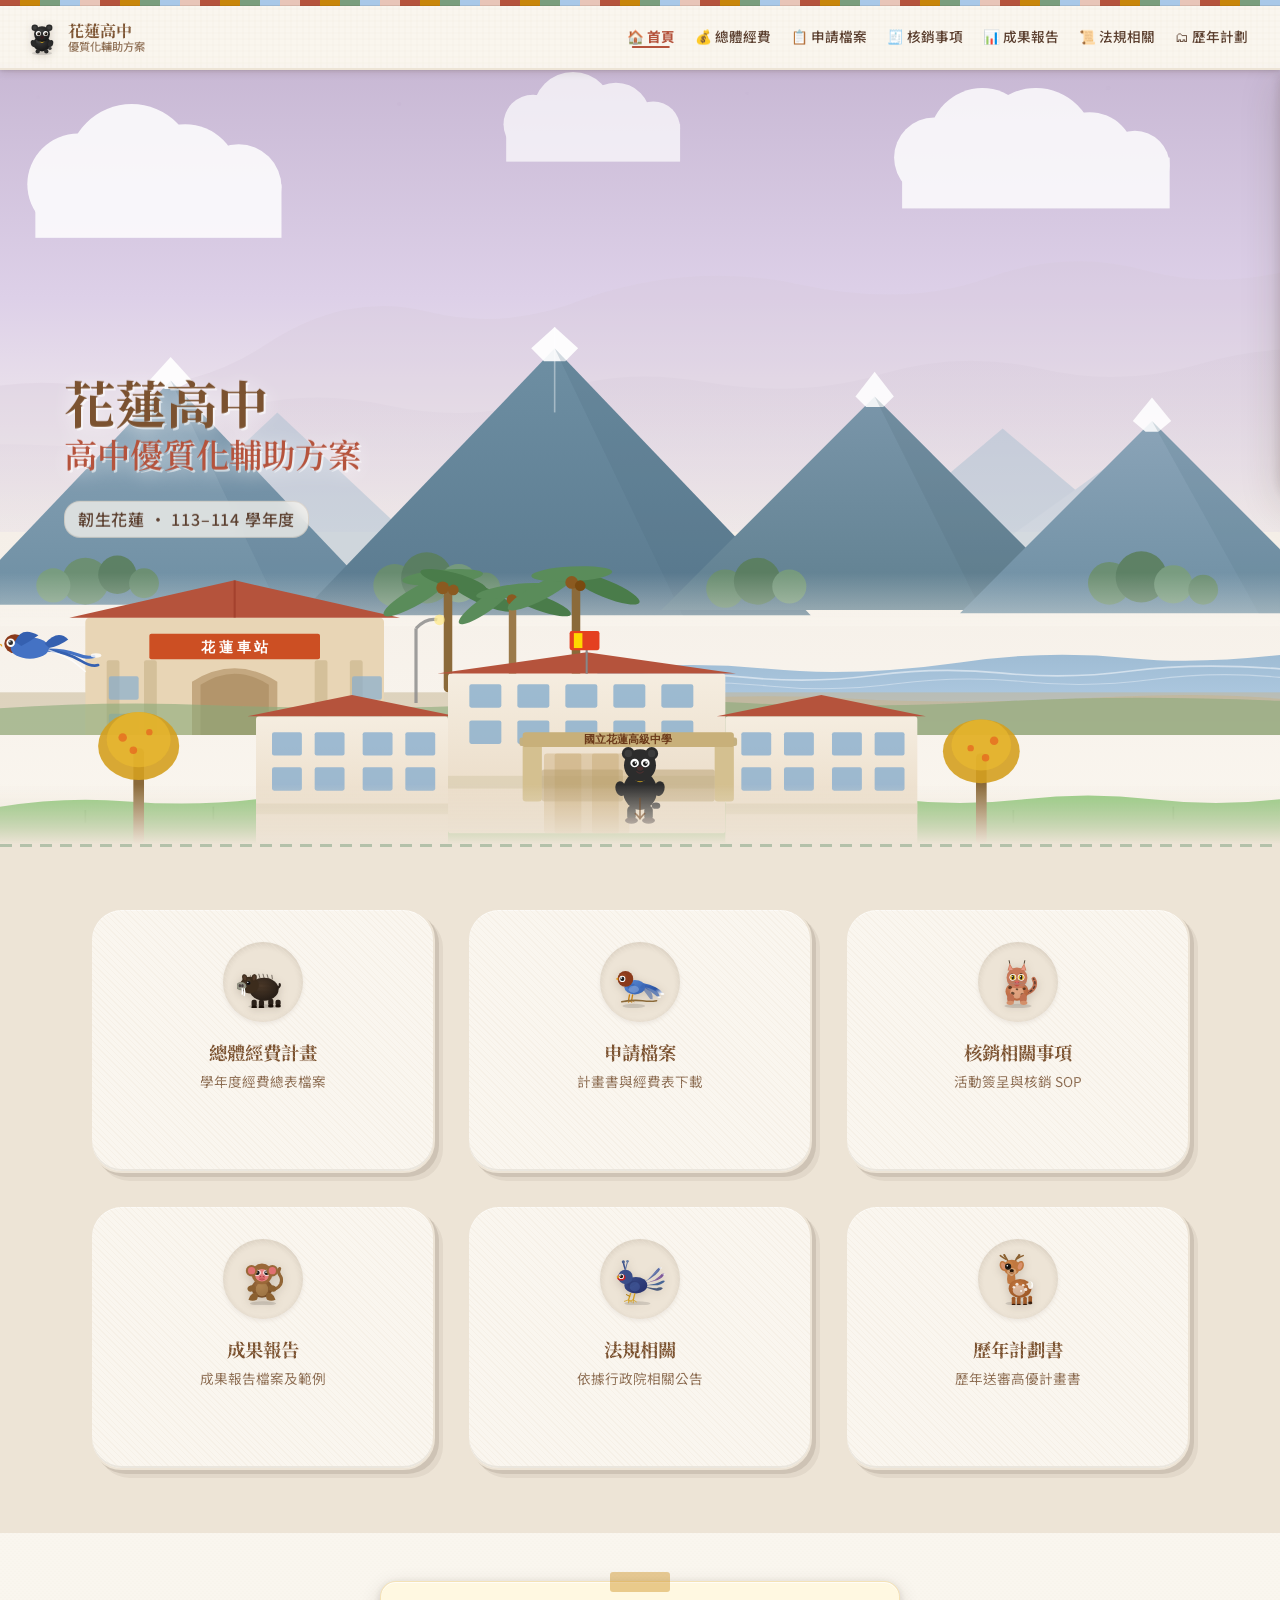
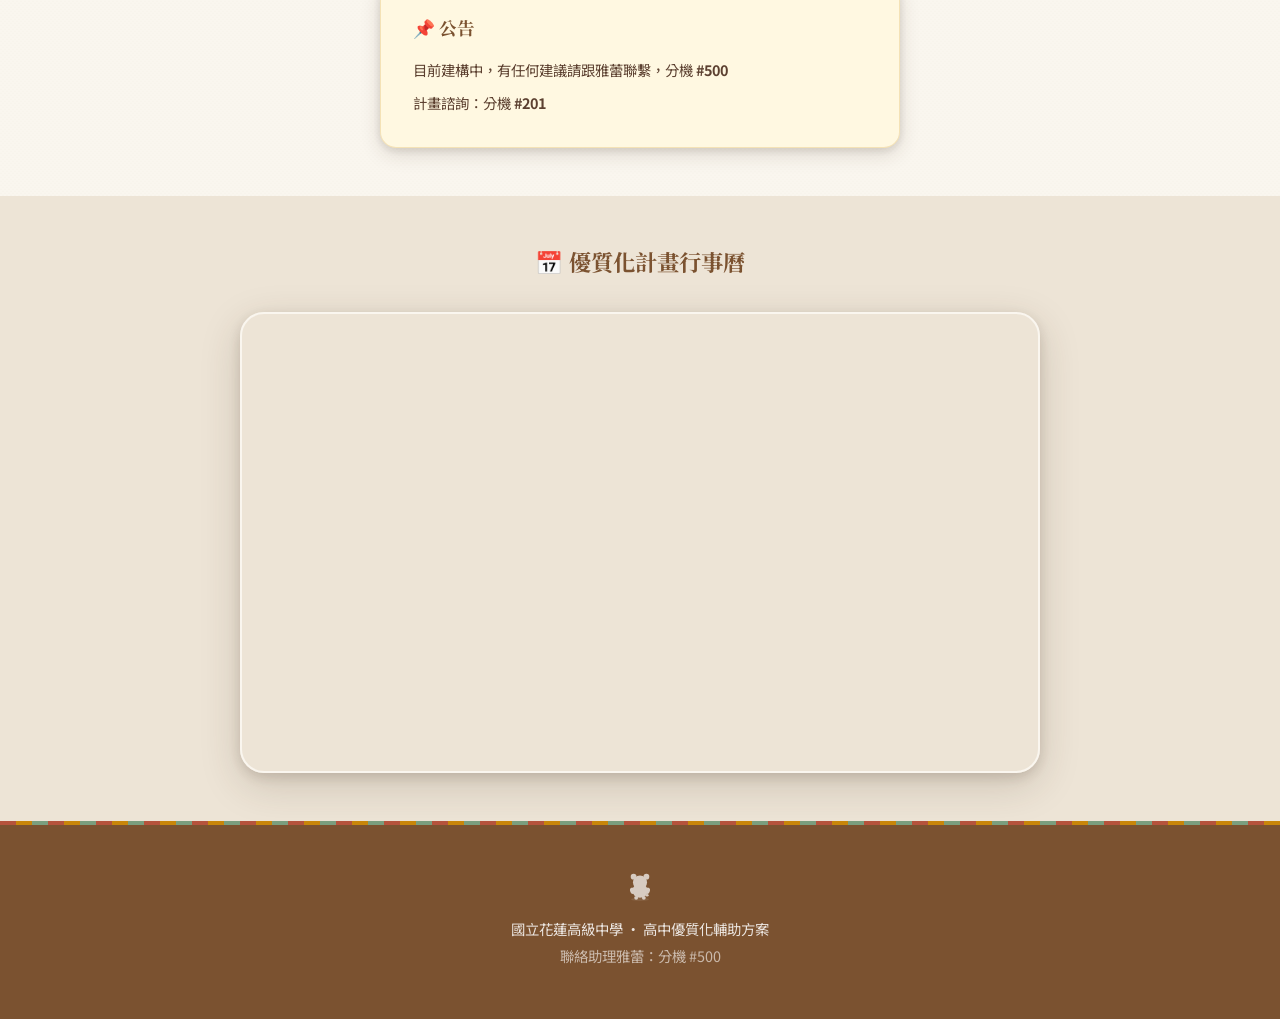
==== index.html @ 8386fdf7 "Init: 花蓮高中優質化計畫網站 v1.0 毛線勾針編織＋羊毛氈＋黏土模型 Q版微縮花蓮城市風格 - 首頁：4層 SVG 視差場景（太魯閣/車站/七星潭/校舍） - 7種花蓮特有動物 icon（黑熊" ====
<!DOCTYPE html>
<html lang="zh-TW">
<head>
  <meta charset="UTF-8">
  <meta name="viewport" content="width=device-width, initial-scale=1.0">
  <title>花蓮高中 高中優質化輔助方案</title>
  <meta name="description" content="國立花蓮高級中學高中優質化輔助方案｜經費申請、核銷流程、成果報告">
  <link rel="preconnect" href="https://fonts.googleapis.com">
  <link href="https://fonts.googleapis.com/css2?family=Noto+Sans+TC:wght@400;500;700&family=Noto+Serif+TC:wght@600;700&display=swap" rel="stylesheet">
  <link rel="stylesheet" href="assets/css/main.css">
  <link rel="stylesheet" href="assets/css/scene.css">
  <link rel="stylesheet" href="assets/css/animations.css">
</head>
<body>

  <!-- SVG 濾鏡定義 -->
  <svg width="0" height="0" style="position:absolute;overflow:hidden;" aria-hidden="true">
    <defs>
      <filter id="wool-texture" x="0%" y="0%" width="100%" height="100%">
        <feTurbulence type="fractalNoise" baseFrequency="0.65" numOctaves="3" stitchTiles="stitch" result="noise"/>
        <feColorMatrix type="saturate" values="0" in="noise" result="grayNoise"/>
        <feBlend in="SourceGraphic" in2="grayNoise" mode="multiply" result="blend"/>
        <feComposite in="blend" in2="SourceGraphic" operator="in"/>
      </filter>
      <filter id="felt-bump" x="-5%" y="-5%" width="110%" height="110%">
        <feTurbulence type="turbulence" baseFrequency="0.02" numOctaves="4" result="noise"/>
        <feDisplacementMap in="SourceGraphic" in2="noise" scale="3" xChannelSelector="R" yChannelSelector="G"/>
      </filter>
    </defs>
  </svg>

  <!-- 頂部毛線裝飾條 -->
  <div class="yarn-decoration" role="presentation" aria-hidden="true"></div>

  <!-- 導覽列 -->
  <nav class="top-nav" role="navigation" aria-label="主要導覽">
    <a href="index.html" class="nav-logo">
      <img src="assets/svg/icon-bear.svg" alt="" class="nav-icon" width="36" height="36">
      <div class="nav-title">
        <span class="nav-title-main">花蓮高中</span>
        <span class="nav-title-sub">優質化輔助方案</span>
      </div>
    </a>
    <button class="nav-toggle" aria-label="開啟選單" aria-expanded="false" aria-controls="nav-drawer">
      <span class="hamburger"></span>
    </button>
    <ul class="nav-links" id="nav-links">
      <li><a href="index.html" class="nav-link">🏠 首頁</a></li>
      <li><a href="budget.html" class="nav-link">💰 總體經費</a></li>
      <li><a href="forms.html" class="nav-link">📋 申請檔案</a></li>
      <li><a href="voucher.html" class="nav-link">🧾 核銷事項</a></li>
      <li><a href="report.html" class="nav-link">📊 成果報告</a></li>
      <li><a href="laws.html" class="nav-link">📜 法規相關</a></li>
      <li><a href="archive.html" class="nav-link">🗂 歷年計劃</a></li>
    </ul>
  </nav>

  <!-- Mobile Drawer -->
  <div class="nav-drawer" id="nav-drawer" aria-hidden="true">
    <ul>
      <li><a href="index.html">🏠 首頁</a></li>
      <li><a href="budget.html">💰 總體經費計畫</a></li>
      <li><a href="forms.html">📋 申請檔案</a></li>
      <li><a href="voucher.html">🧾 核銷相關事項</a></li>
      <li><a href="report.html">📊 成果報告</a></li>
      <li><a href="laws.html">📜 法規相關</a></li>
      <li><a href="archive.html">🗂 歷年計劃書</a></li>
    </ul>
  </div>
  <div class="nav-overlay" id="nav-overlay"></div>

  <!-- Hero 場景 -->
  <section class="miniature-scene" aria-label="花蓮微縮場景">
    <div class="scene-wrapper">
      <div class="scene-layer layer-sky">
        <img src="assets/svg/scene-sky.svg" alt="" role="presentation">
      </div>
      <div class="scene-layer layer-mountain">
        <img src="assets/svg/scene-mountain.svg" alt="太魯閣山景">
      </div>
      <div class="scene-layer layer-mid">
        <img src="assets/svg/scene-mid.svg" alt="花蓮車站與七星潭">
      </div>
      <div class="scene-layer layer-near">
        <img src="assets/svg/scene-school.svg" alt="花蓮高中校舍">
      </div>
    </div>
    <div class="scene-title">
      <h1>花蓮高中<br><span>高中優質化輔助方案</span></h1>
      <p>韌生花蓮 ・ 113–114 學年度</p>
    </div>
    <div class="scroll-hint" aria-hidden="true">
      <span>↓</span>
    </div>
  </section>

  <!-- 功能卡片區 -->
  <section class="cards-section" aria-label="功能選單">
    <div class="cards-container">
      <a href="budget.html" class="func-card" aria-label="總體經費計畫">
        <div class="card-icon"><img src="assets/svg/icon-boar.svg" alt="野豬" width="64" height="64"></div>
        <h2 class="card-title">總體經費計畫</h2>
        <p class="card-desc">學年度經費總表檔案</p>
        <span class="card-arrow">→</span>
      </a>
      <a href="forms.html" class="func-card" aria-label="申請檔案">
        <div class="card-icon"><img src="assets/svg/icon-blue-magpie.svg" alt="台灣藍鵲" width="64" height="64"></div>
        <h2 class="card-title">申請檔案</h2>
        <p class="card-desc">計畫書與經費表下載</p>
        <span class="card-arrow">→</span>
      </a>
      <a href="voucher.html" class="func-card" aria-label="核銷相關事項">
        <div class="card-icon"><img src="assets/svg/icon-leopard-cat.svg" alt="石虎" width="64" height="64"></div>
        <h2 class="card-title">核銷相關事項</h2>
        <p class="card-desc">活動簽呈與核銷 SOP</p>
        <span class="card-arrow">→</span>
      </a>
      <a href="report.html" class="func-card" aria-label="成果報告">
        <div class="card-icon"><img src="assets/svg/icon-macaque.svg" alt="台灣獼猴" width="64" height="64"></div>
        <h2 class="card-title">成果報告</h2>
        <p class="card-desc">成果報告檔案及範例</p>
        <span class="card-arrow">→</span>
      </a>
      <a href="laws.html" class="func-card" aria-label="法規相關">
        <div class="card-icon"><img src="assets/svg/icon-pheasant.svg" alt="帝雉" width="64" height="64"></div>
        <h2 class="card-title">法規相關</h2>
        <p class="card-desc">依據行政院相關公告</p>
        <span class="card-arrow">→</span>
      </a>
      <a href="archive.html" class="func-card" aria-label="歷年計劃書">
        <div class="card-icon"><img src="assets/svg/icon-deer.svg" alt="梅花鹿" width="64" height="64"></div>
        <h2 class="card-title">歷年計劃書</h2>
        <p class="card-desc">歷年送審高優計畫書</p>
        <span class="card-arrow">→</span>
      </a>
    </div>
  </section>

  <!-- 公告區 -->
  <section class="notice-section" aria-label="最新公告">
    <div class="content-container">
      <div class="notice-sticky">
        <div class="notice-tape"></div>
        <h3 class="notice-title">📌 公告</h3>
        <p>目前建構中，有任何建議請跟雅蕾聯繫，分機 <strong>#500</strong></p>
        <p>計畫諮詢：分機 <strong>#201</strong></p>
      </div>
    </div>
  </section>

  <!-- Google Calendar -->
  <section class="calendar-section" aria-label="行事曆">
    <div class="content-container">
      <h2 class="section-title">📅 優質化計畫行事曆</h2>
      <div class="calendar-wrapper">
        <iframe src="https://calendar.google.com/calendar/embed?height=500&wkst=1&bgcolor=%23FAF6EF&ctz=Asia%2FTaipei&showTitle=0&showNav=1&showDate=1&showPrint=0&showTabs=0&showCalendars=0"
          style="border:0" width="100%" height="450" frameborder="0" scrolling="no"
          title="花蓮高中優質化計畫行事曆">
        </iframe>
      </div>
    </div>
  </section>

  <footer class="site-footer">
    <div class="content-container">
      <img src="assets/svg/icon-bear.svg" alt="" width="32" height="32" class="footer-bear">
      <p>國立花蓮高級中學 ・ 高中優質化輔助方案</p>
      <p class="footer-contact">聯絡助理雅蕾：分機 #500</p>
    </div>
  </footer>

  <script src="assets/js/nav.js"></script>
  <script src="assets/js/scene.js"></script>
</body>
</html>
---- assets/css/main.css ----
/* ============================================
   花蓮高中優質化計畫 — main.css
   毛線勾針 + 羊毛氈 + 黏土模型 風格
   ============================================ */

/* --- Google Fonts --- */
@import url('https://fonts.googleapis.com/css2?family=Noto+Sans+TC:wght@400;500;700&family=Noto+Serif+TC:wght@600;700&display=swap');

/* --- CSS 自訂變數 --- */
:root {
  /* 色彩 */
  --cream: #FAF6EF;
  --cream-dark: #EDE4D6;
  --rust: #B5533C;
  --rust-light: #D4806A;
  --sage: #7A9E7E;
  --sage-light: #A8C5AB;
  --warm-brown: #7B5230;
  --dusty-pink: #E8C5B8;
  --gold: #C8860A;
  --sky: #A8C8E8;
  --white: #FFFFFF;
  --text-dark: #3C2A1A;
  --text-mid: #5C4030;
  --text-light: #8B6B50;
  --shadow-color: rgba(60, 42, 26, 0.15);

  /* 字型 */
  --font-sans: 'Noto Sans TC', 'PingFang TC', 'Microsoft JhengHei', sans-serif;
  --font-serif: 'Noto Serif TC', 'PMingLiU', serif;

  /* 陰影 */
  --shadow-sm: 0 2px 8px var(--shadow-color), 0 1px 3px rgba(60,42,26,0.1);
  --shadow-md: 0 6px 20px var(--shadow-color), 0 2px 8px rgba(60,42,26,0.12);
  --shadow-lg: 0 12px 40px rgba(60,42,26,0.18), 0 4px 12px rgba(60,42,26,0.15);
  --shadow-clay:
    4px 4px 0px rgba(60,42,26,0.12),
    8px 8px 0px rgba(60,42,26,0.06),
    inset 0 1px 0 rgba(255,255,255,0.5),
    inset 0 -2px 0 rgba(60,42,26,0.08);

  /* 動畫 easing */
  --ease-bounce: cubic-bezier(0.34, 1.56, 0.64, 1);
  --ease-soft: cubic-bezier(0.25, 0.46, 0.45, 0.94);
  --ease-spring: cubic-bezier(0.175, 0.885, 0.32, 1.275);

  /* 間距 */
  --space-xs: 0.25rem;
  --space-sm: 0.5rem;
  --space-md: 1rem;
  --space-lg: 1.5rem;
  --space-xl: 2rem;
  --space-2xl: 3rem;
  --space-3xl: 4rem;

  /* 圓角 */
  --radius-sm: 8px;
  --radius-md: 16px;
  --radius-lg: 24px;
  --radius-xl: 32px;
  --radius-blob: 60% 40% 55% 45% / 45% 55% 45% 55%;

  /* 導覽列高度 */
  --nav-height: 64px;
}

/* --- CSS Reset --- */
*, *::before, *::after {
  box-sizing: border-box;
  margin: 0;
  padding: 0;
}

html {
  scroll-behavior: smooth;
  font-size: 16px;
}

body {
  font-family: var(--font-sans);
  color: var(--text-dark);
  background-color: var(--cream);
  /* 布料質感底紋 */
  background-image:
    url("data:image/svg+xml,%3Csvg xmlns='http://www.w3.org/2000/svg' width='4' height='4'%3E%3Crect width='4' height='4' fill='%23FAF6EF'/%3E%3Ccircle cx='1' cy='1' r='0.5' fill='%23EDE4D6' opacity='0.4'/%3E%3Ccircle cx='3' cy='3' r='0.5' fill='%23EDE4D6' opacity='0.4'/%3E%3C/svg%3E");
  min-height: 100vh;
  overflow-x: hidden;
  line-height: 1.6;
}

img, svg {
  max-width: 100%;
  height: auto;
  display: block;
}

a {
  color: inherit;
  text-decoration: none;
}

ul, ol {
  list-style: none;
}

button {
  cursor: pointer;
  border: none;
  background: none;
  font-family: inherit;
}

/* --- 頂部毛線裝飾條 --- */
.yarn-decoration {
  position: fixed;
  top: 0;
  left: 0;
  right: 0;
  height: 6px;
  background: repeating-linear-gradient(
    90deg,
    var(--rust) 0px,
    var(--rust) 20px,
    var(--gold) 20px,
    var(--gold) 40px,
    var(--sage) 40px,
    var(--sage) 60px,
    var(--sky) 60px,
    var(--sky) 80px,
    var(--dusty-pink) 80px,
    var(--dusty-pink) 100px
  );
  background-size: 200px 6px;
  animation: yarn-weave 1.5s linear infinite;
  z-index: 1000;
  border-bottom: 1px solid rgba(60,42,26,0.1);
}

/* --- 導覽列 --- */
.top-nav {
  position: sticky;
  top: 6px;
  left: 0;
  right: 0;
  height: var(--nav-height);
  background: rgba(250, 246, 239, 0.95);
  backdrop-filter: blur(12px);
  -webkit-backdrop-filter: blur(12px);
  border-bottom: 2px solid var(--cream-dark);
  display: flex;
  align-items: center;
  padding: 0 var(--space-lg);
  gap: var(--space-md);
  z-index: 900;
  box-shadow: var(--shadow-sm);
}

/* 背景布紋 */
.top-nav::before {
  content: '';
  position: absolute;
  inset: 0;
  background-image: url("data:image/svg+xml,%3Csvg xmlns='http://www.w3.org/2000/svg' width='6' height='6'%3E%3Cpath d='M0 3 L6 3 M3 0 L3 6' stroke='%23EDE4D6' stroke-width='0.5' opacity='0.5'/%3E%3C/svg%3E");
  pointer-events: none;
}

.nav-logo {
  display: flex;
  align-items: center;
  gap: var(--space-sm);
  text-decoration: none;
  flex-shrink: 0;
}

.nav-icon {
  width: 36px;
  height: 36px;
  filter: drop-shadow(0 2px 4px rgba(60,42,26,0.2));
  transition: transform 0.3s var(--ease-bounce);
}

.nav-logo:hover .nav-icon {
  transform: rotate(-10deg) scale(1.1);
}

.nav-title {
  display: flex;
  flex-direction: column;
  line-height: 1.2;
}

.nav-title-main {
  font-family: var(--font-serif);
  font-size: 1rem;
  font-weight: 700;
  color: var(--warm-brown);
}

.nav-title-sub {
  font-size: 0.7rem;
  color: var(--text-light);
  font-weight: 500;
}

.nav-links {
  display: flex;
  align-items: center;
  gap: var(--space-xs);
  margin-left: auto;
  flex-wrap: nowrap;
}

.nav-link {
  display: inline-flex;
  align-items: center;
  padding: var(--space-xs) var(--space-sm);
  border-radius: var(--radius-md);
  font-size: 0.85rem;
  font-weight: 500;
  color: var(--text-mid);
  white-space: nowrap;
  transition: all 0.2s var(--ease-soft);
  position: relative;
}

.nav-link::after {
  content: '';
  position: absolute;
  bottom: 4px;
  left: 50%;
  transform: translateX(-50%) scaleX(0);
  width: 60%;
  height: 2px;
  background: var(--rust);
  border-radius: 2px;
  transition: transform 0.2s var(--ease-bounce);
}

.nav-link:hover {
  color: var(--rust);
  background: rgba(181, 83, 60, 0.08);
}

.nav-link:hover::after,
.nav-link.active::after {
  transform: translateX(-50%) scaleX(1);
}

.nav-link.active {
  color: var(--rust);
  font-weight: 700;
}

/* --- Hamburger --- */
.nav-toggle {
  display: none;
  margin-left: auto;
  width: 40px;
  height: 40px;
  border-radius: var(--radius-sm);
  align-items: center;
  justify-content: center;
  transition: background 0.2s;
}

.nav-toggle:hover {
  background: var(--cream-dark);
}

.hamburger {
  display: block;
  width: 22px;
  height: 2px;
  background: var(--warm-brown);
  border-radius: 2px;
  position: relative;
  transition: all 0.3s;
}

.hamburger::before,
.hamburger::after {
  content: '';
  position: absolute;
  left: 0;
  width: 22px;
  height: 2px;
  background: var(--warm-brown);
  border-radius: 2px;
  transition: all 0.3s;
}

.hamburger::before { top: -7px; }
.hamburger::after { bottom: -7px; }

.nav-toggle[aria-expanded="true"] .hamburger {
  background: transparent;
}
.nav-toggle[aria-expanded="true"] .hamburger::before {
  transform: rotate(45deg) translate(5px, 5px);
}
.nav-toggle[aria-expanded="true"] .hamburger::after {
  transform: rotate(-45deg) translate(5px, -5px);
}

/* --- Mobile Drawer --- */
.nav-drawer {
  position: fixed;
  top: calc(var(--nav-height) + 6px);
  right: 0;
  width: 260px;
  max-height: calc(100vh - var(--nav-height) - 6px);
  background: var(--cream);
  border-left: 2px solid var(--cream-dark);
  border-bottom: 2px solid var(--cream-dark);
  border-radius: 0 0 0 var(--radius-lg);
  box-shadow: var(--shadow-lg);
  transform: translateX(100%);
  transition: transform 0.3s var(--ease-soft);
  z-index: 850;
  overflow-y: auto;
  padding: var(--space-md) 0;
}

.nav-drawer.open {
  transform: translateX(0);
}

.nav-drawer ul {
  padding: 0;
}

.nav-drawer a {
  display: block;
  padding: var(--space-md) var(--space-xl);
  color: var(--text-mid);
  font-size: 0.95rem;
  font-weight: 500;
  transition: all 0.2s;
  border-left: 3px solid transparent;
}

.nav-drawer a:hover {
  color: var(--rust);
  background: rgba(181, 83, 60, 0.06);
  border-left-color: var(--rust);
}

.nav-overlay {
  position: fixed;
  inset: 0;
  background: rgba(0,0,0,0.3);
  z-index: 840;
  opacity: 0;
  pointer-events: none;
  transition: opacity 0.3s;
}

.nav-overlay.visible {
  opacity: 1;
  pointer-events: all;
}

/* --- 功能卡片 --- */
.cards-section {
  padding: var(--space-3xl) var(--space-lg);
  background: var(--cream-dark);
  position: relative;
}

.cards-section::before {
  content: '';
  position: absolute;
  top: 0;
  left: 0;
  right: 0;
  height: 3px;
  background: repeating-linear-gradient(
    90deg,
    var(--sage) 0, var(--sage) 12px,
    transparent 12px, transparent 20px
  );
  opacity: 0.5;
}

.cards-container {
  max-width: 1100px;
  margin: 0 auto;
  display: grid;
  grid-template-columns: repeat(auto-fill, minmax(280px, 1fr));
  gap: var(--space-xl);
}

.func-card {
  display: flex;
  flex-direction: column;
  align-items: center;
  text-align: center;
  padding: var(--space-xl) var(--space-lg);
  background: var(--cream);
  border-radius: var(--radius-xl);
  border: 2px solid var(--cream-dark);
  box-shadow: var(--shadow-clay);
  text-decoration: none;
  color: var(--text-dark);
  position: relative;
  overflow: hidden;
  cursor: pointer;
  transition: all 0.3s var(--ease-bounce);
  opacity: 0;
  transform: translateY(30px) rotate(-1deg);
}

.func-card.visible {
  opacity: 1;
  transform: translateY(0) rotate(0deg);
  animation: card-drop-in 0.5s var(--ease-bounce) forwards;
}

/* 毛線編織底紋 */
.func-card::before {
  content: '';
  position: absolute;
  inset: 0;
  background-image:
    repeating-linear-gradient(
      45deg,
      transparent,
      transparent 3px,
      rgba(237,228,214,0.3) 3px,
      rgba(237,228,214,0.3) 4px
    );
  pointer-events: none;
}

.func-card::after {
  content: '';
  position: absolute;
  top: 0;
  left: 0;
  right: 0;
  height: 4px;
  background: linear-gradient(90deg, var(--rust), var(--gold), var(--sage));
  border-radius: var(--radius-xl) var(--radius-xl) 0 0;
  opacity: 0;
  transition: opacity 0.3s;
}

.func-card:hover {
  transform: translateY(-6px) scale(1.02);
  box-shadow: var(--shadow-lg), 0 0 0 3px rgba(181, 83, 60, 0.15);
}

.func-card:hover::after {
  opacity: 1;
}

.card-icon {
  width: 80px;
  height: 80px;
  display: flex;
  align-items: center;
  justify-content: center;
  background: var(--cream-dark);
  border-radius: 50%;
  margin-bottom: var(--space-md);
  box-shadow: inset 0 2px 6px rgba(60,42,26,0.12), 0 2px 4px rgba(60,42,26,0.08);
  transition: transform 0.3s var(--ease-bounce);
}

.func-card:hover .card-icon {
  transform: scale(1.12) rotate(5deg);
}

.card-icon img {
  width: 52px;
  height: 52px;
  filter: drop-shadow(0 2px 4px rgba(60,42,26,0.2));
}

.card-title {
  font-family: var(--font-serif);
  font-size: 1.15rem;
  font-weight: 700;
  color: var(--warm-brown);
  margin-bottom: var(--space-xs);
}

.card-desc {
  font-size: 0.85rem;
  color: var(--text-light);
  margin-bottom: var(--space-md);
  line-height: 1.5;
}

.card-arrow {
  font-size: 1.2rem;
  color: var(--rust);
  opacity: 0;
  transform: translateX(-4px);
  transition: all 0.2s var(--ease-soft);
  margin-top: auto;
}

.func-card:hover .card-arrow {
  opacity: 1;
  transform: translateX(0);
}

/* --- Page Hero --- */
.page-hero {
  min-height: 220px;
  display: flex;
  align-items: center;
  justify-content: center;
  position: relative;
  overflow: hidden;
  padding: var(--space-2xl) var(--space-lg);
  text-align: center;
}

.page-hero--sage { background: linear-gradient(135deg, var(--sage-light), var(--sage)); }
.page-hero--rust { background: linear-gradient(135deg, var(--dusty-pink), var(--rust-light)); }
.page-hero--gold { background: linear-gradient(135deg, #F2E6C8, var(--gold)); }
.page-hero--sky { background: linear-gradient(135deg, #DCF0FF, var(--sky)); }
.page-hero--warm { background: linear-gradient(135deg, var(--cream-dark), var(--warm-brown)); }

.page-hero__icon {
  width: 80px;
  height: 80px;
  margin: 0 auto var(--space-md);
  filter: drop-shadow(0 4px 8px rgba(60,42,26,0.2));
  animation: float-gentle 4s ease-in-out infinite;
}

.page-hero__title {
  font-family: var(--font-serif);
  font-size: clamp(1.5rem, 4vw, 2.2rem);
  font-weight: 700;
  color: var(--white);
  text-shadow: 0 2px 8px rgba(60,42,26,0.3);
  margin-bottom: var(--space-sm);
}

.page-hero__subtitle {
  font-size: 0.95rem;
  color: rgba(255,255,255,0.85);
}

/* 裝飾圓圈 */
.page-hero::before,
.page-hero::after {
  content: '';
  position: absolute;
  border-radius: 50%;
  background: rgba(255,255,255,0.1);
  pointer-events: none;
}
.page-hero::before {
  width: 300px;
  height: 300px;
  top: -100px;
  right: -80px;
}
.page-hero::after {
  width: 200px;
  height: 200px;
  bottom: -80px;
  left: -60px;
}

/* --- 公告區 --- */
.notice-section {
  padding: var(--space-2xl) var(--space-lg);
}

.notice-sticky {
  position: relative;
  max-width: 520px;
  margin: 0 auto;
  background: #FFF8E1;
  border-radius: var(--radius-md);
  padding: var(--space-xl) var(--space-xl) var(--space-lg);
  box-shadow:
    var(--shadow-md),
    inset 0 1px 0 rgba(255,255,255,0.8);
  border: 1px solid rgba(200,134,10,0.2);
}

.notice-tape {
  position: absolute;
  top: -10px;
  left: 50%;
  transform: translateX(-50%);
  width: 60px;
  height: 20px;
  background: rgba(200,134,10,0.4);
  border-radius: 3px;
}

.notice-title {
  font-family: var(--font-serif);
  font-size: 1.1rem;
  color: var(--warm-brown);
  margin-bottom: var(--space-md);
}

.notice-sticky p {
  font-size: 0.9rem;
  color: var(--text-mid);
  margin-bottom: var(--space-sm);
  line-height: 1.7;
}

/* --- 行事曆 --- */
.calendar-section {
  padding: var(--space-2xl) var(--space-lg);
  background: var(--cream-dark);
}

.section-title {
  font-family: var(--font-serif);
  font-size: 1.4rem;
  font-weight: 700;
  color: var(--warm-brown);
  margin-bottom: var(--space-xl);
  text-align: center;
}

.calendar-wrapper {
  max-width: 800px;
  margin: 0 auto;
  border-radius: var(--radius-lg);
  overflow: hidden;
  box-shadow: var(--shadow-lg);
  border: 2px solid var(--cream);
}

/* --- 通用容器 --- */
.content-container {
  max-width: 900px;
  margin: 0 auto;
}

/* --- 通用 Section --- */
.content-section {
  padding: var(--space-3xl) var(--space-lg);
}

.content-section:nth-child(even) {
  background: var(--cream-dark);
}

/* --- 按鈕 --- */
.btn {
  display: inline-flex;
  align-items: center;
  gap: var(--space-sm);
  padding: var(--space-sm) var(--space-xl);
  border-radius: var(--radius-md);
  font-size: 0.9rem;
  font-weight: 600;
  font-family: var(--font-sans);
  cursor: pointer;
  transition: all 0.2s var(--ease-bounce);
  text-decoration: none;
  border: 2px solid transparent;
}

.btn-primary {
  background: var(--rust);
  color: var(--white);
  box-shadow: 0 3px 0 var(--warm-brown), var(--shadow-sm);
}

.btn-primary:hover {
  transform: translateY(-2px);
  box-shadow: 0 5px 0 var(--warm-brown), var(--shadow-md);
}

.btn-primary:active {
  transform: translateY(1px);
  box-shadow: 0 1px 0 var(--warm-brown);
}

.btn-secondary {
  background: var(--cream);
  color: var(--warm-brown);
  border-color: var(--cream-dark);
  box-shadow: var(--shadow-sm);
}

.btn-secondary:hover {
  background: var(--cream-dark);
  transform: translateY(-2px);
}

.btn-sage {
  background: var(--sage);
  color: var(--white);
  box-shadow: 0 3px 0 #5A7A5E;
}

.btn-sage:hover {
  transform: translateY(-2px);
  background: var(--sage-light);
}

/* --- 下載卡片 --- */
.download-group {
  margin-bottom: var(--space-2xl);
}

.download-group-title {
  font-family: var(--font-serif);
  font-size: 1.15rem;
  font-weight: 700;
  color: var(--warm-brown);
  margin-bottom: var(--space-lg);
  padding-bottom: var(--space-sm);
  border-bottom: 2px dashed var(--cream-dark);
  display: flex;
  align-items: center;
  gap: var(--space-sm);
}

.download-item {
  display: flex;
  align-items: center;
  gap: var(--space-md);
  padding: var(--space-md) var(--space-lg);
  background: var(--cream);
  border-radius: var(--radius-md);
  border: 1.5px solid var(--cream-dark);
  margin-bottom: var(--space-sm);
  transition: all 0.2s var(--ease-soft);
  box-shadow: var(--shadow-sm);
}

.download-item:hover {
  border-color: var(--rust-light);
  transform: translateX(4px);
  box-shadow: var(--shadow-md);
}

.download-item__icon {
  font-size: 1.5rem;
  flex-shrink: 0;
}

.download-item__info {
  flex: 1;
}

.download-item__name {
  font-weight: 600;
  color: var(--text-dark);
  font-size: 0.95rem;
}

.download-item__desc {
  font-size: 0.8rem;
  color: var(--text-light);
  margin-top: 2px;
}

.download-item__btn {
  flex-shrink: 0;
}

/* --- 表格 --- */
.rate-table {
  width: 100%;
  border-collapse: collapse;
  margin: var(--space-lg) 0;
  border-radius: var(--radius-md);
  overflow: hidden;
  box-shadow: var(--shadow-sm);
}

.rate-table th {
  background: var(--warm-brown);
  color: var(--white);
  padding: var(--space-sm) var(--space-md);
  text-align: left;
  font-size: 0.9rem;
  font-weight: 600;
}

.rate-table td {
  padding: var(--space-sm) var(--space-md);
  border-bottom: 1px solid var(--cream-dark);
  font-size: 0.9rem;
  color: var(--text-mid);
}

.rate-table tr:nth-child(even) td {
  background: var(--cream-dark);
}

.rate-table tr:last-child td {
  border-bottom: none;
}

.rate-table tr:hover td {
  background: rgba(181, 83, 60, 0.05);
}

/* --- 時間軸 --- */
.timeline {
  position: relative;
  padding: var(--space-lg) 0;
}

.timeline::before {
  content: '';
  position: absolute;
  left: 24px;
  top: 0;
  bottom: 0;
  width: 3px;
  background: linear-gradient(to bottom, var(--rust-light), var(--sage));
  border-radius: 3px;
}

.timeline-item {
  display: flex;
  gap: var(--space-lg);
  margin-bottom: var(--space-xl);
  position: relative;
}

.timeline-dot {
  flex-shrink: 0;
  width: 48px;
  height: 48px;
  border-radius: 50%;
  background: var(--rust);
  color: var(--white);
  display: flex;
  align-items: center;
  justify-content: center;
  font-family: var(--font-serif);
  font-size: 1.1rem;
  font-weight: 700;
  box-shadow: 0 3px 8px rgba(181,83,60,0.3), inset 0 1px 0 rgba(255,255,255,0.3);
  z-index: 1;
}

.timeline-content {
  flex: 1;
  background: var(--cream);
  border-radius: var(--radius-md);
  padding: var(--space-lg);
  box-shadow: var(--shadow-sm);
  border: 1.5px solid var(--cream-dark);
  margin-top: var(--space-sm);
}

.timeline-content h3 {
  font-family: var(--font-serif);
  font-size: 1rem;
  font-weight: 700;
  color: var(--rust);
  margin-bottom: var(--space-sm);
}

.timeline-content p, .timeline-content li {
  font-size: 0.9rem;
  color: var(--text-mid);
  line-height: 1.7;
}

.timeline-content ul {
  padding-left: var(--space-md);
}

.timeline-content li::before {
  content: '▸ ';
  color: var(--rust-light);
}

/* --- Accordion --- */
.accordion {
  margin-bottom: var(--space-sm);
  border-radius: var(--radius-md);
  border: 1.5px solid var(--cream-dark);
  overflow: hidden;
  box-shadow: var(--shadow-sm);
}

.accordion-header {
  width: 100%;
  display: flex;
  align-items: center;
  justify-content: space-between;
  padding: var(--space-md) var(--space-lg);
  background: var(--cream);
  cursor: pointer;
  font-size: 0.95rem;
  font-weight: 600;
  color: var(--warm-brown);
  transition: background 0.2s;
  text-align: left;
}

.accordion-header:hover {
  background: var(--cream-dark);
}

.accordion-header .accordion-icon {
  transition: transform 0.3s var(--ease-soft);
  font-size: 1.2rem;
  color: var(--rust);
}

.accordion.open .accordion-icon {
  transform: rotate(180deg);
}

.accordion-body {
  max-height: 0;
  overflow: hidden;
  transition: max-height 0.4s var(--ease-soft);
  background: var(--white);
}

.accordion.open .accordion-body {
  max-height: 2000px;
}

.accordion-body-inner {
  padding: var(--space-lg);
}

/* --- 連結卡片 --- */
.link-cards {
  display: grid;
  grid-template-columns: repeat(auto-fill, minmax(260px, 1fr));
  gap: var(--space-lg);
  margin-top: var(--space-lg);
}

.link-card {
  display: flex;
  flex-direction: column;
  gap: var(--space-sm);
  padding: var(--space-lg);
  background: var(--cream);
  border-radius: var(--radius-lg);
  border: 2px solid var(--cream-dark);
  box-shadow: var(--shadow-sm);
  transition: all 0.25s var(--ease-bounce);
  text-decoration: none;
  color: var(--text-dark);
}

.link-card:hover {
  transform: translateY(-4px);
  box-shadow: var(--shadow-md);
  border-color: var(--rust-light);
}

.link-card__icon { font-size: 2rem; }
.link-card__title {
  font-weight: 700;
  color: var(--warm-brown);
  font-size: 0.95rem;
}
.link-card__desc {
  font-size: 0.82rem;
  color: var(--text-light);
  line-height: 1.5;
}

/* --- 頁腳 --- */
.site-footer {
  background: var(--warm-brown);
  color: rgba(255,255,255,0.85);
  text-align: center;
  padding: var(--space-2xl) var(--space-lg);
  position: relative;
}

.site-footer::before {
  content: '';
  position: absolute;
  top: 0;
  left: 0;
  right: 0;
  height: 4px;
  background: repeating-linear-gradient(
    90deg,
    var(--rust) 0, var(--rust) 16px,
    var(--gold) 16px, var(--gold) 32px,
    var(--sage) 32px, var(--sage) 48px
  );
}

.footer-bear {
  margin: 0 auto var(--space-md);
  filter: brightness(0) invert(1) opacity(0.7);
}

.site-footer p {
  font-size: 0.9rem;
  margin-bottom: var(--space-xs);
  line-height: 1.6;
}

.footer-contact {
  opacity: 0.7;
  font-size: 0.82rem;
}

/* --- 分隔線 --- */
.section-divider {
  height: 3px;
  background: repeating-linear-gradient(
    90deg,
    transparent 0, transparent 8px,
    var(--cream-dark) 8px, var(--cream-dark) 16px
  );
  margin: var(--space-xl) 0;
}

/* --- 提示框 --- */
.info-box {
  background: rgba(168,200,232,0.15);
  border-left: 4px solid var(--sky);
  border-radius: 0 var(--radius-sm) var(--radius-sm) 0;
  padding: var(--space-md) var(--space-lg);
  margin: var(--space-lg) 0;
  font-size: 0.9rem;
  color: var(--text-mid);
  line-height: 1.7;
}

.warning-box {
  background: rgba(181,83,60,0.08);
  border-left: 4px solid var(--rust);
  border-radius: 0 var(--radius-sm) var(--radius-sm) 0;
  padding: var(--space-md) var(--space-lg);
  margin: var(--space-lg) 0;
  font-size: 0.9rem;
  color: var(--text-mid);
  line-height: 1.7;
}

/* --- 響應式 --- */
@media (max-width: 768px) {
  :root {
    --nav-height: 56px;
  }

  .nav-links {
    display: none;
  }

  .nav-toggle {
    display: flex;
  }

  .cards-container {
    grid-template-columns: repeat(auto-fill, minmax(240px, 1fr));
    gap: var(--space-lg);
  }

  .func-card {
    padding: var(--space-lg);
  }

  .timeline::before {
    left: 18px;
  }

  .timeline-dot {
    width: 36px;
    height: 36px;
    font-size: 0.95rem;
  }

  .link-cards {
    grid-template-columns: 1fr;
  }

  .rate-table {
    font-size: 0.82rem;
  }

  .rate-table th, .rate-table td {
    padding: var(--space-xs) var(--space-sm);
  }
}

@media (max-width: 480px) {
  .cards-container {
    grid-template-columns: 1fr;
  }

  .download-item {
    flex-direction: column;
    align-items: flex-start;
  }
}
---- assets/css/scene.css ----
/* ============================================
   花蓮高中優質化計畫 — scene.css
   首頁微縮場景 CSS
   ============================================ */

/* --- 場景主容器 --- */
.miniature-scene {
  position: relative;
  width: 100%;
  height: 100vh;
  min-height: 500px;
  max-height: 780px;
  overflow: hidden;
  background: linear-gradient(
    180deg,
    #D4C4DC 0%,
    #C8B8D4 15%,
    #E8DCEC 35%,
    #F5EFE8 60%,
    #FAF6EF 100%
  );
  perspective: 800px;
  display: flex;
  align-items: flex-end;
  justify-content: center;
}

/* 整體容器：等距視角效果 */
.scene-wrapper {
  position: absolute;
  inset: 0;
  transform-origin: center bottom;
}

/* --- 各層定位 --- */
.scene-layer {
  position: absolute;
  left: 0;
  right: 0;
  bottom: 0;
  width: 100%;
  will-change: transform;
  pointer-events: none;
}

.scene-layer img {
  width: 100%;
  height: auto;
  display: block;
  object-fit: fill;
}

/* 天空：最遠背景，固定於頂部 */
.layer-sky {
  top: 0;
  bottom: auto;
  height: 60%;
  overflow: visible;
}

.layer-sky img {
  width: 100%;
  height: 100%;
  object-fit: cover;
  object-position: bottom;
}

/* 山脈層 */
.layer-mountain {
  bottom: 28%;
  transform: translateZ(-20px);
}

/* 中景：車站、海岸 */
.layer-mid {
  bottom: 14%;
  transform: translateZ(-10px);
}

/* 近景：學校 */
.layer-near {
  bottom: 0;
  transform: translateZ(0);
}

/* --- 場景標題 --- */
.scene-title {
  position: absolute;
  left: 5%;
  top: 50%;
  transform: translateY(-50%);
  z-index: 10;
  text-align: left;
  max-width: 480px;
}

.scene-title h1 {
  font-family: var(--font-serif);
  font-size: clamp(1.8rem, 5vw, 3.2rem);
  font-weight: 700;
  color: var(--warm-brown);
  line-height: 1.25;
  text-shadow:
    2px 2px 0 rgba(255,255,255,0.6),
    0 4px 20px rgba(255,255,255,0.8);
  margin-bottom: 0.5em;
}

.scene-title h1 span {
  display: block;
  font-size: 0.65em;
  color: var(--rust);
  font-weight: 600;
}

.scene-title p {
  font-size: clamp(0.85rem, 1.5vw, 1rem);
  color: var(--text-mid);
  background: rgba(250,246,239,0.75);
  backdrop-filter: blur(6px);
  display: inline-block;
  padding: 0.3em 0.8em;
  border-radius: var(--radius-md);
  border: 1px solid rgba(123,82,48,0.15);
  font-weight: 500;
  letter-spacing: 0.05em;
}

/* --- Scroll 提示箭頭 --- */
.scroll-hint {
  position: absolute;
  bottom: 24px;
  left: 50%;
  transform: translateX(-50%);
  z-index: 20;
  display: flex;
  flex-direction: column;
  align-items: center;
  gap: 4px;
}

.scroll-hint span {
  font-size: 1.5rem;
  color: var(--warm-brown);
  opacity: 0.6;
  animation: bounce-arrow 2s ease-in-out infinite;
  display: block;
  line-height: 1;
}

/* 場景底部柔化 */
.miniature-scene::after {
  content: '';
  position: absolute;
  bottom: 0;
  left: 0;
  right: 0;
  height: 60px;
  background: linear-gradient(to bottom, transparent, var(--cream-dark));
  pointer-events: none;
  z-index: 5;
}

/* --- 響應式 --- */
@media (max-width: 768px) {
  .miniature-scene {
    min-height: 380px;
    max-height: 60vh;
  }

  .scene-title {
    left: 50%;
    top: 30%;
    transform: translate(-50%, -50%);
    text-align: center;
    max-width: 90%;
  }

  .layer-mountain {
    bottom: 30%;
  }

  .layer-mid {
    bottom: 15%;
  }
}

@media (max-width: 480px) {
  .miniature-scene {
    min-height: 320px;
    max-height: 55vh;
  }

  .scene-title h1 {
    font-size: 1.6rem;
  }
}
---- assets/css/animations.css ----
/* ============================================
   花蓮高中優質化計畫 — animations.css
   所有動畫定義
   ============================================ */

/* --- breathe：動物呼吸 --- */
@keyframes breathe {
  0%, 100% { transform: scale(1.0); }
  50% { transform: scale(1.03); }
}

.animate-breathe {
  animation: breathe 3s ease-in-out infinite;
  transform-origin: center bottom;
}

/* --- fly-across：藍鵲飛越 --- */
@keyframes fly-across {
  0% {
    transform: translateX(-120px) translateY(0) scaleX(1);
    opacity: 0;
  }
  5% {
    opacity: 1;
  }
  48% {
    transform: translateX(calc(100vw + 60px)) translateY(-30px) scaleX(1);
    opacity: 1;
  }
  50% {
    transform: translateX(calc(100vw + 80px)) translateY(-30px) scaleX(-1);
    opacity: 0;
  }
  51% {
    opacity: 0;
    transform: translateX(calc(100vw + 80px)) translateY(-30px) scaleX(-1);
  }
  95% {
    opacity: 0;
    transform: translateX(-120px) translateY(0) scaleX(1);
  }
  100% {
    transform: translateX(-120px) translateY(0) scaleX(1);
    opacity: 0;
  }
}

.flying-bird {
  animation: fly-across 18s linear infinite;
  animation-delay: 3s;
  transform-origin: center center;
  position: absolute;
}

/* --- card-drop-in：卡片入場 --- */
@keyframes card-drop-in {
  0% {
    transform: translateY(30px) rotate(-1deg);
    opacity: 0;
  }
  60% {
    transform: translateY(-4px) rotate(0.3deg);
    opacity: 1;
  }
  80% {
    transform: translateY(2px) rotate(-0.1deg);
  }
  100% {
    transform: translateY(0) rotate(0deg);
    opacity: 1;
  }
}

/* 交錯延遲 */
.func-card:nth-child(1) { animation-delay: 0.05s; }
.func-card:nth-child(2) { animation-delay: 0.12s; }
.func-card:nth-child(3) { animation-delay: 0.19s; }
.func-card:nth-child(4) { animation-delay: 0.26s; }
.func-card:nth-child(5) { animation-delay: 0.33s; }
.func-card:nth-child(6) { animation-delay: 0.40s; }

/* --- yarn-weave：毛線橫移 --- */
@keyframes yarn-weave {
  0% { background-position: 0 0; }
  100% { background-position: 200px 0; }
}

/* --- float-gentle：上下浮動 --- */
@keyframes float-gentle {
  0%, 100% { transform: translateY(0px); }
  25% { transform: translateY(-5px) rotate(1deg); }
  75% { transform: translateY(3px) rotate(-0.5deg); }
}

.animate-float {
  animation: float-gentle 4s ease-in-out infinite;
}

/* --- bounce-arrow：scroll 提示 --- */
@keyframes bounce-arrow {
  0%, 100% {
    transform: translateY(0);
    opacity: 0.6;
  }
  30% {
    transform: translateY(6px);
    opacity: 0.9;
  }
  60% {
    transform: translateY(2px);
    opacity: 0.7;
  }
}

/* --- 場景雲朵飄移 --- */
@keyframes cloud-drift {
  0% { transform: translateX(0); }
  50% { transform: translateX(12px); }
  100% { transform: translateX(0); }
}

.cloud-drift-1 {
  animation: cloud-drift 8s ease-in-out infinite;
}
.cloud-drift-2 {
  animation: cloud-drift 11s ease-in-out infinite;
  animation-delay: -3s;
}
.cloud-drift-3 {
  animation: cloud-drift 14s ease-in-out infinite;
  animation-delay: -6s;
}

/* --- 閃爍星光 --- */
@keyframes twinkle {
  0%, 100% { opacity: 0.3; transform: scale(0.8); }
  50% { opacity: 1; transform: scale(1.2); }
}

/* --- 彩虹搖擺（尾羽） --- */
@keyframes tail-sway {
  0%, 100% { transform: rotate(-3deg); }
  50% { transform: rotate(3deg); }
}

.tail-sway {
  animation: tail-sway 3s ease-in-out infinite;
  transform-origin: top left;
}

/* --- 波紋擴散 --- */
@keyframes ripple {
  0% { transform: scale(0.8); opacity: 0.8; }
  100% { transform: scale(1.8); opacity: 0; }
}

/* --- 入場淡入 --- */
@keyframes fade-in-up {
  0% {
    opacity: 0;
    transform: translateY(20px);
  }
  100% {
    opacity: 1;
    transform: translateY(0);
  }
}

.fade-in-up {
  animation: fade-in-up 0.6s var(--ease-soft) forwards;
}

/* --- prefers-reduced-motion：停止所有動畫 --- */
@media (prefers-reduced-motion: reduce) {
  *,
  *::before,
  *::after {
    animation-duration: 0.01ms !important;
    animation-iteration-count: 1 !important;
    transition-duration: 0.01ms !important;
    scroll-behavior: auto !important;
  }

  .animate-breathe,
  .flying-bird,
  .animate-float,
  .cloud-drift-1,
  .cloud-drift-2,
  .cloud-drift-3,
  .tail-sway,
  .fade-in-up {
    animation: none !important;
  }

  .yarn-decoration {
    animation: none !important;
  }

  .func-card {
    opacity: 1 !important;
    transform: none !important;
  }
}
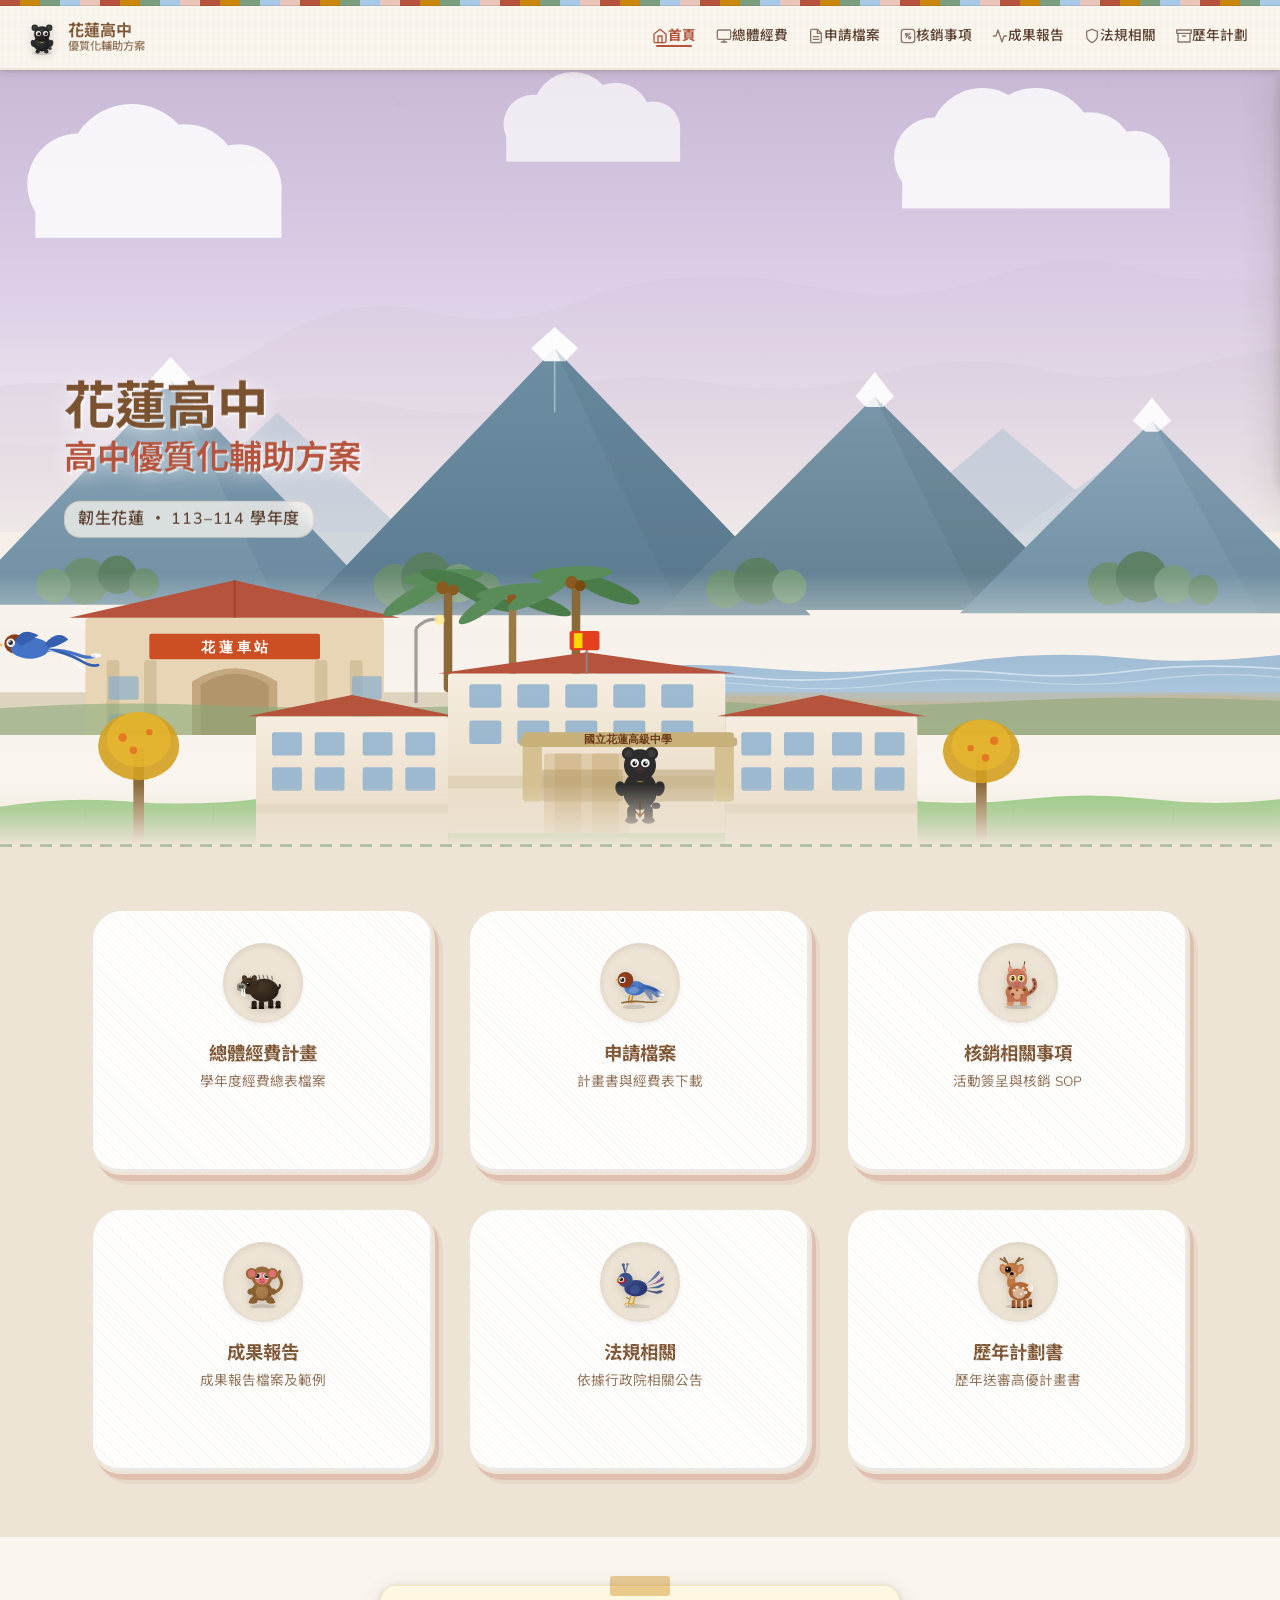
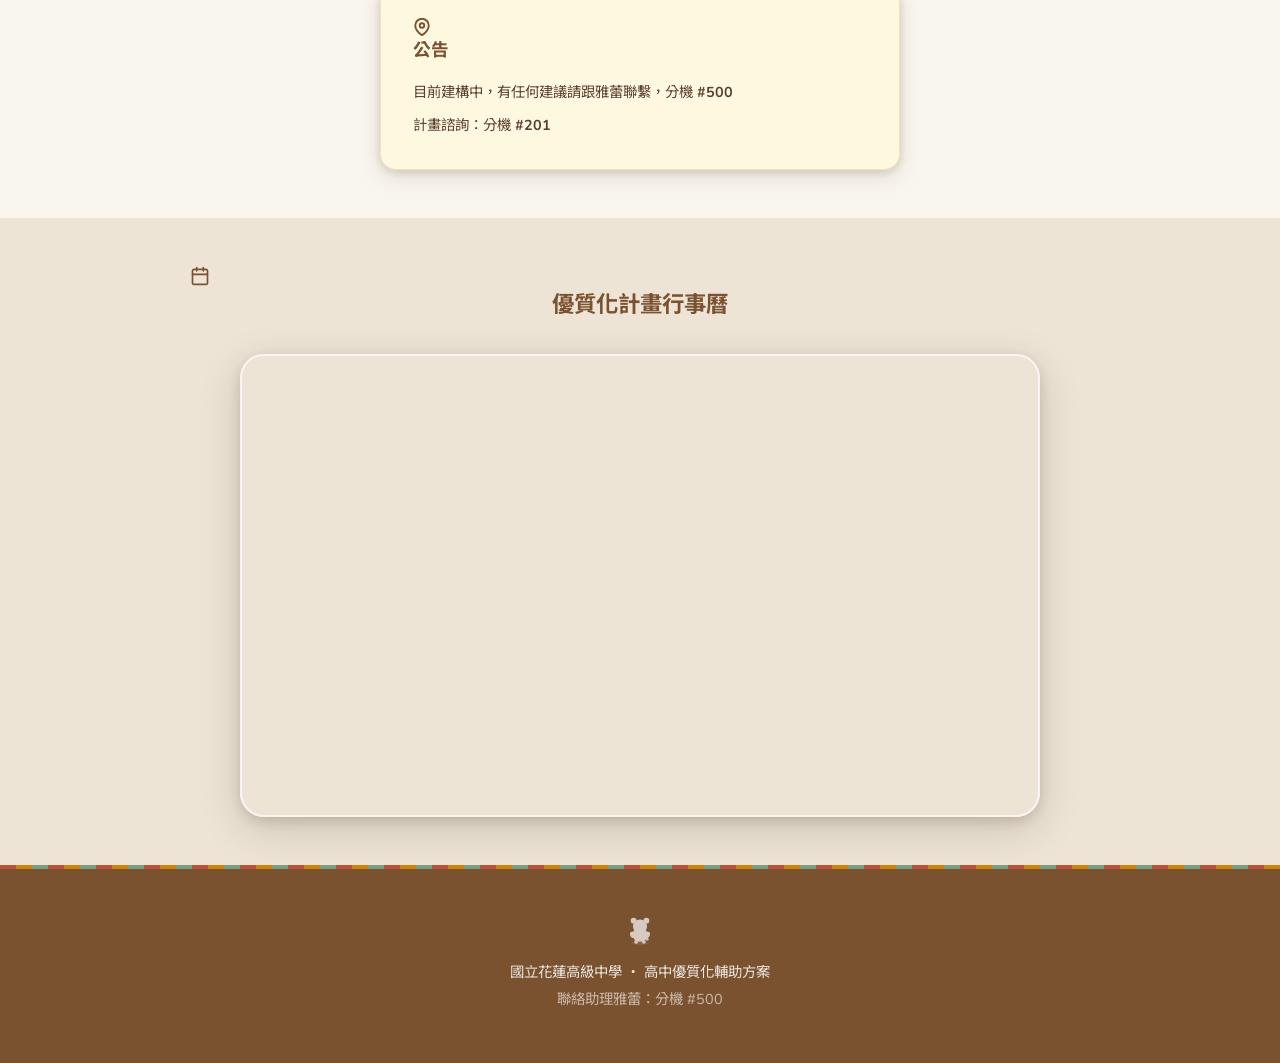
==== commit 5f7bf54b: "Design: ui-ux-pro-max skill 設計系統升級 Skill 審查修正項目： - [fix] no-emoji-icons: 移除 nav 所有 emoji，改用 inline S" ====
--- a/index.html
+++ b/index.html
@@ -44,27 +44,43 @@
     <button class="nav-toggle" aria-label="開啟選單" aria-expanded="false" aria-controls="nav-drawer">
       <span class="hamburger"></span>
     </button>
+    <!-- Skill: nav-label-icon — both icon AND text label required -->
+    <!-- Skill: no-emoji-icons — use inline SVG, not emoji -->
     <ul class="nav-links" id="nav-links">
-      <li><a href="index.html" class="nav-link">🏠 首頁</a></li>
-      <li><a href="budget.html" class="nav-link">💰 總體經費</a></li>
-      <li><a href="forms.html" class="nav-link">📋 申請檔案</a></li>
-      <li><a href="voucher.html" class="nav-link">🧾 核銷事項</a></li>
-      <li><a href="report.html" class="nav-link">📊 成果報告</a></li>
-      <li><a href="laws.html" class="nav-link">📜 法規相關</a></li>
-      <li><a href="archive.html" class="nav-link">🗂 歷年計劃</a></li>
+      <li><a href="index.html" class="nav-link">
+        <svg class="nav-icon-svg" width="16" height="16" viewBox="0 0 24 24" fill="none" stroke="currentColor" stroke-width="2" stroke-linecap="round" stroke-linejoin="round" aria-hidden="true"><path d="M3 9l9-7 9 7v11a2 2 0 0 1-2 2H5a2 2 0 0 1-2-2z"/><polyline points="9 22 9 12 15 12 15 22"/></svg>
+        首頁</a></li>
+      <li><a href="budget.html" class="nav-link">
+        <svg class="nav-icon-svg" width="16" height="16" viewBox="0 0 24 24" fill="none" stroke="currentColor" stroke-width="2" stroke-linecap="round" stroke-linejoin="round" aria-hidden="true"><rect x="2" y="3" width="20" height="14" rx="2"/><line x1="8" y1="21" x2="16" y2="21"/><line x1="12" y1="17" x2="12" y2="21"/></svg>
+        總體經費</a></li>
+      <li><a href="forms.html" class="nav-link">
+        <svg class="nav-icon-svg" width="16" height="16" viewBox="0 0 24 24" fill="none" stroke="currentColor" stroke-width="2" stroke-linecap="round" stroke-linejoin="round" aria-hidden="true"><path d="M14 2H6a2 2 0 0 0-2 2v16a2 2 0 0 0 2 2h12a2 2 0 0 0 2-2V8z"/><polyline points="14 2 14 8 20 8"/><line x1="16" y1="13" x2="8" y2="13"/><line x1="16" y1="17" x2="8" y2="17"/></svg>
+        申請檔案</a></li>
+      <li><a href="voucher.html" class="nav-link">
+        <svg class="nav-icon-svg" width="16" height="16" viewBox="0 0 24 24" fill="none" stroke="currentColor" stroke-width="2" stroke-linecap="round" stroke-linejoin="round" aria-hidden="true"><path d="M9 14l6-6"/><circle cx="9.5" cy="9.5" r="1.5"/><circle cx="14.5" cy="14.5" r="1.5"/><rect x="2" y="2" width="20" height="20" rx="4"/></svg>
+        核銷事項</a></li>
+      <li><a href="report.html" class="nav-link">
+        <svg class="nav-icon-svg" width="16" height="16" viewBox="0 0 24 24" fill="none" stroke="currentColor" stroke-width="2" stroke-linecap="round" stroke-linejoin="round" aria-hidden="true"><polyline points="22 12 18 12 15 21 9 3 6 12 2 12"/></svg>
+        成果報告</a></li>
+      <li><a href="laws.html" class="nav-link">
+        <svg class="nav-icon-svg" width="16" height="16" viewBox="0 0 24 24" fill="none" stroke="currentColor" stroke-width="2" stroke-linecap="round" stroke-linejoin="round" aria-hidden="true"><path d="M12 22s8-4 8-10V5l-8-3-8 3v7c0 6 8 10 8 10z"/></svg>
+        法規相關</a></li>
+      <li><a href="archive.html" class="nav-link">
+        <svg class="nav-icon-svg" width="16" height="16" viewBox="0 0 24 24" fill="none" stroke="currentColor" stroke-width="2" stroke-linecap="round" stroke-linejoin="round" aria-hidden="true"><polyline points="21 8 21 21 3 21 3 8"/><rect x="1" y="3" width="22" height="5"/><line x1="10" y1="12" x2="14" y2="12"/></svg>
+        歷年計劃</a></li>
     </ul>
   </nav>
 
-  <!-- Mobile Drawer -->
+  <!-- Mobile Drawer — Skill: no-emoji-icons, nav-label-icon -->
   <div class="nav-drawer" id="nav-drawer" aria-hidden="true">
     <ul>
-      <li><a href="index.html">🏠 首頁</a></li>
-      <li><a href="budget.html">💰 總體經費計畫</a></li>
-      <li><a href="forms.html">📋 申請檔案</a></li>
-      <li><a href="voucher.html">🧾 核銷相關事項</a></li>
-      <li><a href="report.html">📊 成果報告</a></li>
-      <li><a href="laws.html">📜 法規相關</a></li>
-      <li><a href="archive.html">🗂 歷年計劃書</a></li>
+      <li><a href="index.html">首頁</a></li>
+      <li><a href="budget.html">總體經費計畫</a></li>
+      <li><a href="forms.html">申請檔案</a></li>
+      <li><a href="voucher.html">核銷相關事項</a></li>
+      <li><a href="report.html">成果報告</a></li>
+      <li><a href="laws.html">法規相關</a></li>
+      <li><a href="archive.html">歷年計劃書</a></li>
     </ul>
   </div>
   <div class="nav-overlay" id="nav-overlay"></div>
@@ -141,7 +157,10 @@
     <div class="content-container">
       <div class="notice-sticky">
         <div class="notice-tape"></div>
-        <h3 class="notice-title">📌 公告</h3>
+        <h3 class="notice-title">
+          <svg width="18" height="18" viewBox="0 0 24 24" fill="none" stroke="currentColor" stroke-width="2.5" stroke-linecap="round" stroke-linejoin="round" aria-hidden="true"><path d="M21 10c0 7-9 13-9 13s-9-6-9-13a9 9 0 0 1 18 0z"/><circle cx="12" cy="10" r="3"/></svg>
+          公告
+        </h3>
         <p>目前建構中，有任何建議請跟雅蕾聯繫，分機 <strong>#500</strong></p>
         <p>計畫諮詢：分機 <strong>#201</strong></p>
       </div>
@@ -151,7 +170,10 @@
   <!-- Google Calendar -->
   <section class="calendar-section" aria-label="行事曆">
     <div class="content-container">
-      <h2 class="section-title">📅 優質化計畫行事曆</h2>
+      <h2 class="section-title">
+        <svg width="20" height="20" viewBox="0 0 24 24" fill="none" stroke="currentColor" stroke-width="2" stroke-linecap="round" stroke-linejoin="round" aria-hidden="true"><rect x="3" y="4" width="18" height="18" rx="2" ry="2"/><line x1="16" y1="2" x2="16" y2="6"/><line x1="8" y1="2" x2="8" y2="6"/><line x1="3" y1="10" x2="21" y2="10"/></svg>
+        優質化計畫行事曆
+      </h2>
       <div class="calendar-wrapper">
         <iframe src="https://calendar.google.com/calendar/embed?height=500&wkst=1&bgcolor=%23FAF6EF&ctz=Asia%2FTaipei&showTitle=0&showNav=1&showDate=1&showPrint=0&showTabs=0&showCalendars=0"
           style="border:0" width="100%" height="450" frameborder="0" scrolling="no"
--- a/assets/css/main.css
+++ b/assets/css/main.css
@@ -3,8 +3,13 @@
    毛線勾針 + 羊毛氈 + 黏土模型 風格
    ============================================ */
 
-/* --- Google Fonts --- */
-@import url('https://fonts.googleapis.com/css2?family=Noto+Sans+TC:wght@400;500;700&family=Noto+Serif+TC:wght@600;700&display=swap');
+/* --- Google Fonts ---
+   Skill: ui-ux-pro-max → Claymorphism × Nature Distilled
+   Heading: Fredoka (rounded, warm, playful — matches handcraft style)
+   Body/Nav: Nunito (friendly, rounded — WCAG AA safe)
+   CJK fallback: Noto Sans TC
+*/
+@import url('https://fonts.googleapis.com/css2?family=Fredoka:wght@400;500;600;700&family=Nunito:ital,wght@0,400;0,500;0,600;0,700;0,800;1,400&family=Noto+Sans+TC:wght@400;500;700&display=swap');
 
 /* --- CSS 自訂變數 --- */
 :root {
@@ -25,19 +30,26 @@
   --text-light: #8B6B50;
   --shadow-color: rgba(60, 42, 26, 0.15);
 
-  /* 字型 */
-  --font-sans: 'Noto Sans TC', 'PingFang TC', 'Microsoft JhengHei', sans-serif;
-  --font-serif: 'Noto Serif TC', 'PMingLiU', serif;
-
-  /* 陰影 */
+  /* 字型 — Skill: Claymorphism × Playful Creative pairing */
+  --font-heading: 'Fredoka', 'Nunito', 'Noto Sans TC', 'PingFang TC', sans-serif;
+  --font-sans: 'Nunito', 'Noto Sans TC', 'PingFang TC', 'Microsoft JhengHei', sans-serif;
+  --font-serif: 'Noto Sans TC', 'PMingLiU', serif;
+
+  /* 陰影 — Skill: Claymorphism double-shadow (inner + outer) */
   --shadow-sm: 0 2px 8px var(--shadow-color), 0 1px 3px rgba(60,42,26,0.1);
   --shadow-md: 0 6px 20px var(--shadow-color), 0 2px 8px rgba(60,42,26,0.12);
   --shadow-lg: 0 12px 40px rgba(60,42,26,0.18), 0 4px 12px rgba(60,42,26,0.15);
+  /* Claymorphism: outer offset + inner highlight — gives clay/dough depth */
   --shadow-clay:
-    4px 4px 0px rgba(60,42,26,0.12),
-    8px 8px 0px rgba(60,42,26,0.06),
-    inset 0 1px 0 rgba(255,255,255,0.5),
-    inset 0 -2px 0 rgba(60,42,26,0.08);
+    4px 6px 0px rgba(181,83,60,0.18),
+    8px 10px 0px rgba(181,83,60,0.08),
+    inset 0 2px 0 rgba(255,255,255,0.65),
+    inset -2px -3px 0 rgba(60,42,26,0.10);
+  --shadow-clay-hover:
+    6px 9px 0px rgba(181,83,60,0.22),
+    12px 14px 0px rgba(181,83,60,0.10),
+    inset 0 2px 0 rgba(255,255,255,0.7),
+    inset -2px -3px 0 rgba(60,42,26,0.12);
 
   /* 動畫 easing */
   --ease-bounce: cubic-bezier(0.34, 1.56, 0.64, 1);
@@ -97,10 +109,23 @@
 a {
   color: inherit;
   text-decoration: none;
+  cursor: pointer; /* Skill: cursor-pointer on all clickable elements */
 }
 
 ul, ol {
   list-style: none;
+}
+
+/* Skill: focus-states — visible focus ring for keyboard nav (CRITICAL) */
+:focus-visible {
+  outline: 3px solid var(--rust);
+  outline-offset: 3px;
+  border-radius: var(--radius-sm);
+}
+
+/* Ensure clickable elements have pointer cursor */
+a, button, [role="button"], label[for], .func-card, .download-item, .accordion-header {
+  cursor: pointer;
 }
 
 button {
@@ -190,7 +215,7 @@
 }
 
 .nav-title-main {
-  font-family: var(--font-serif);
+  font-family: var(--font-heading);
   font-size: 1rem;
   font-weight: 700;
   color: var(--warm-brown);
@@ -221,6 +246,18 @@
   white-space: nowrap;
   transition: all 0.2s var(--ease-soft);
   position: relative;
+}
+
+/* Skill: nav-icon-svg — inline SVG beside text label */
+.nav-icon-svg {
+  flex-shrink: 0;
+  color: currentColor;
+  opacity: 0.7;
+  transition: opacity 0.2s;
+}
+.nav-link:hover .nav-icon-svg,
+.nav-link.active .nav-icon-svg {
+  opacity: 1;
 }
 
 .nav-link::after {
@@ -396,18 +433,22 @@
   align-items: center;
   text-align: center;
   padding: var(--space-xl) var(--space-lg);
-  background: var(--cream);
+  background: #FFFFFF;
+  /* Skill: Claymorphism — thick border 3-4px + double shadow (inner + outer) */
   border-radius: var(--radius-xl);
-  border: 2px solid var(--cream-dark);
+  border: 3px solid var(--cream-dark);
   box-shadow: var(--shadow-clay);
   text-decoration: none;
   color: var(--text-dark);
   position: relative;
   overflow: hidden;
   cursor: pointer;
-  transition: all 0.3s var(--ease-bounce);
+  /* Skill: 150-300ms transition, transform only (no layout properties) */
+  transition: transform 0.25s var(--ease-bounce), box-shadow 0.25s var(--ease-soft), border-color 0.2s ease;
   opacity: 0;
   transform: translateY(30px) rotate(-1deg);
+  /* Skill: will-change for compositing */
+  will-change: transform;
 }
 
 .func-card.visible {
@@ -446,8 +487,16 @@
 }
 
 .func-card:hover {
-  transform: translateY(-6px) scale(1.02);
-  box-shadow: var(--shadow-lg), 0 0 0 3px rgba(181, 83, 60, 0.15);
+  /* Skill: scale-feedback 0.95-1.05, spring physics */
+  transform: translateY(-6px) scale(1.03);
+  box-shadow: var(--shadow-clay-hover);
+  border-color: var(--rust-light);
+}
+/* Skill: press feedback within 80-150ms (scale squish like clay) */
+.func-card:active {
+  transform: translateY(-2px) scale(0.98);
+  box-shadow: var(--shadow-clay);
+  transition-duration: 0.1s;
 }
 
 .func-card:hover::after {
@@ -478,7 +527,7 @@
 }
 
 .card-title {
-  font-family: var(--font-serif);
+  font-family: var(--font-heading);
   font-size: 1.15rem;
   font-weight: 700;
   color: var(--warm-brown);
@@ -533,7 +582,7 @@
 }
 
 .page-hero__title {
-  font-family: var(--font-serif);
+  font-family: var(--font-heading);
   font-size: clamp(1.5rem, 4vw, 2.2rem);
   font-weight: 700;
   color: var(--white);
@@ -598,7 +647,7 @@
 }
 
 .notice-title {
-  font-family: var(--font-serif);
+  font-family: var(--font-heading);
   font-size: 1.1rem;
   color: var(--warm-brown);
   margin-bottom: var(--space-md);
@@ -618,7 +667,7 @@
 }
 
 .section-title {
-  font-family: var(--font-serif);
+  font-family: var(--font-heading);
   font-size: 1.4rem;
   font-weight: 700;
   color: var(--warm-brown);
@@ -711,7 +760,7 @@
 }
 
 .download-group-title {
-  font-family: var(--font-serif);
+  font-family: var(--font-heading);
   font-size: 1.15rem;
   font-weight: 700;
   color: var(--warm-brown);
@@ -839,7 +888,7 @@
   display: flex;
   align-items: center;
   justify-content: center;
-  font-family: var(--font-serif);
+  font-family: var(--font-heading);
   font-size: 1.1rem;
   font-weight: 700;
   box-shadow: 0 3px 8px rgba(181,83,60,0.3), inset 0 1px 0 rgba(255,255,255,0.3);
@@ -857,7 +906,7 @@
 }
 
 .timeline-content h3 {
-  font-family: var(--font-serif);
+  font-family: var(--font-heading);
   font-size: 1rem;
   font-weight: 700;
   color: var(--rust);
--- a/assets/css/animations.css
+++ b/assets/css/animations.css
@@ -71,13 +71,13 @@
   }
 }
 
-/* 交錯延遲 */
-.func-card:nth-child(1) { animation-delay: 0.05s; }
-.func-card:nth-child(2) { animation-delay: 0.12s; }
-.func-card:nth-child(3) { animation-delay: 0.19s; }
-.func-card:nth-child(4) { animation-delay: 0.26s; }
-.func-card:nth-child(5) { animation-delay: 0.33s; }
-.func-card:nth-child(6) { animation-delay: 0.40s; }
+/* Skill: stagger-sequence — 30-50ms per item (not all-at-once, not too slow) */
+.func-card:nth-child(1) { animation-delay: 0.00s; }
+.func-card:nth-child(2) { animation-delay: 0.04s; }
+.func-card:nth-child(3) { animation-delay: 0.08s; }
+.func-card:nth-child(4) { animation-delay: 0.12s; }
+.func-card:nth-child(5) { animation-delay: 0.16s; }
+.func-card:nth-child(6) { animation-delay: 0.20s; }
 
 /* --- yarn-weave：毛線橫移 --- */
 @keyframes yarn-weave {
